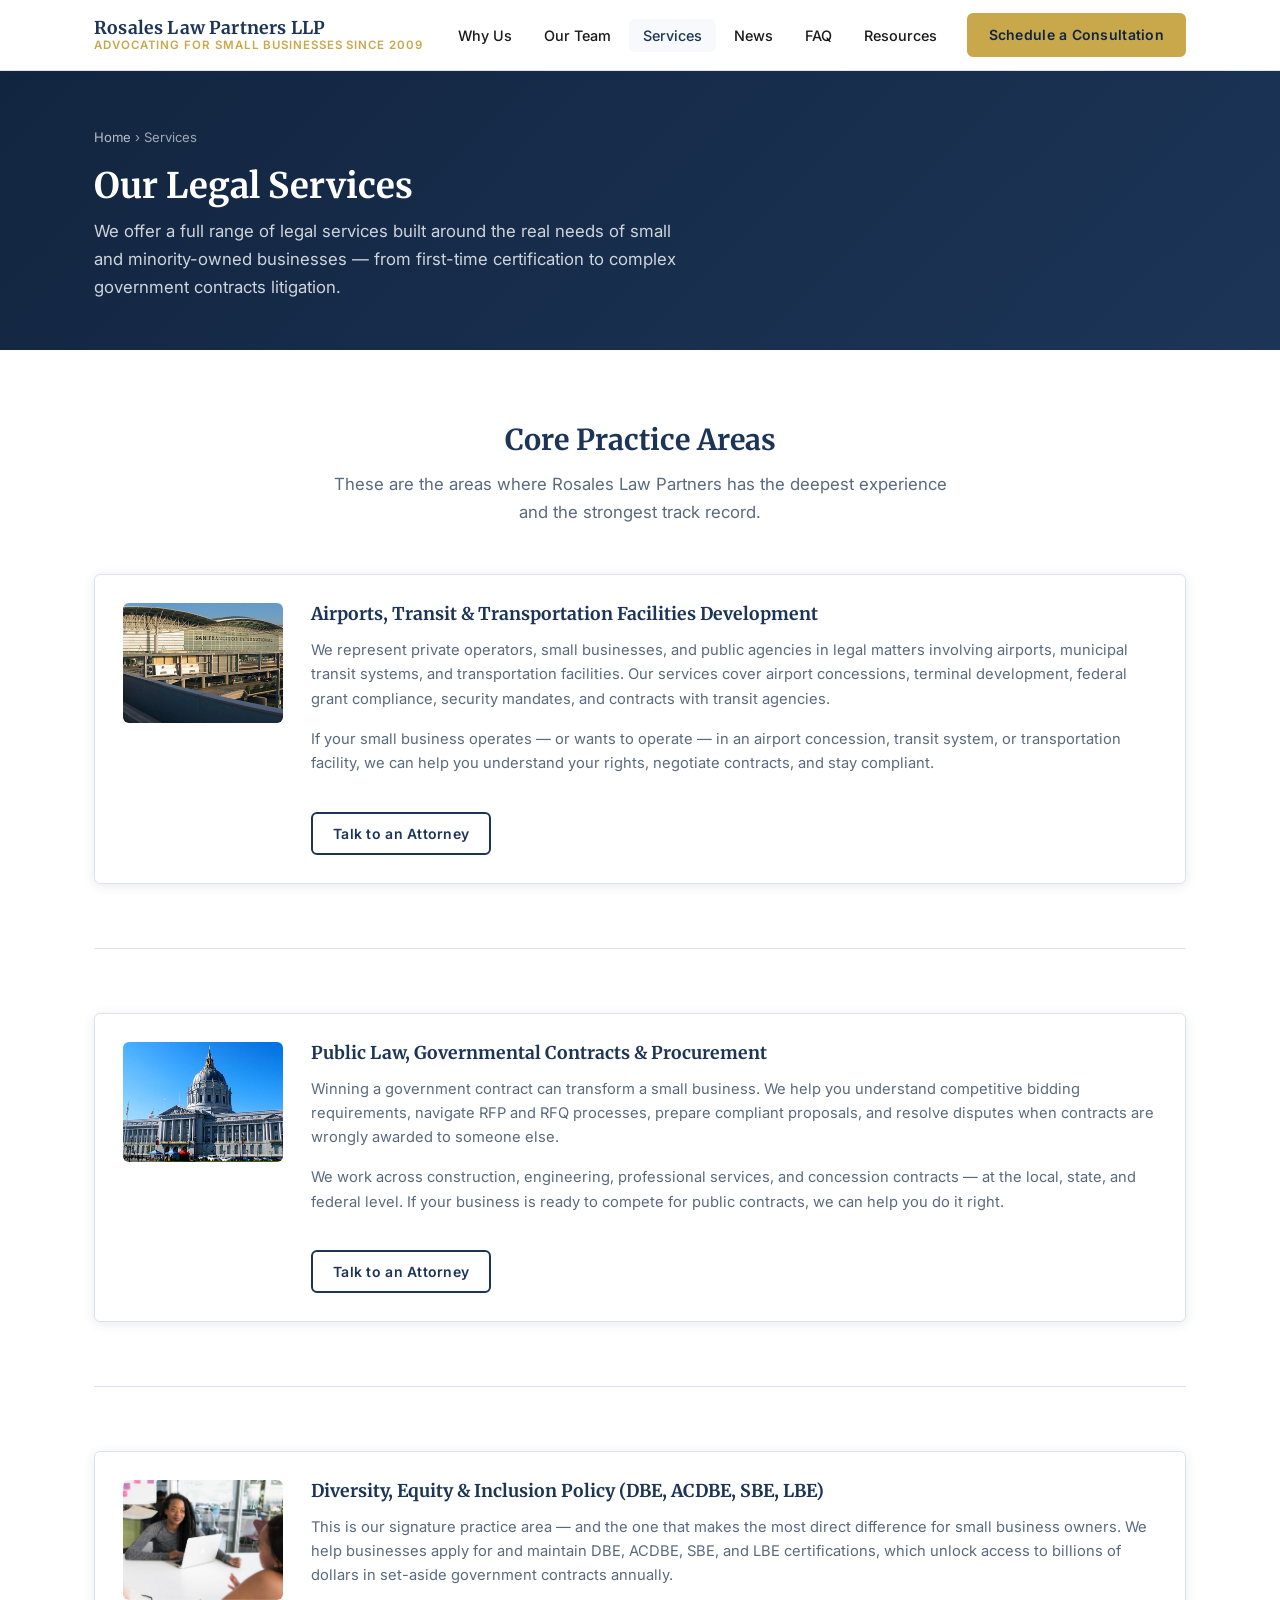
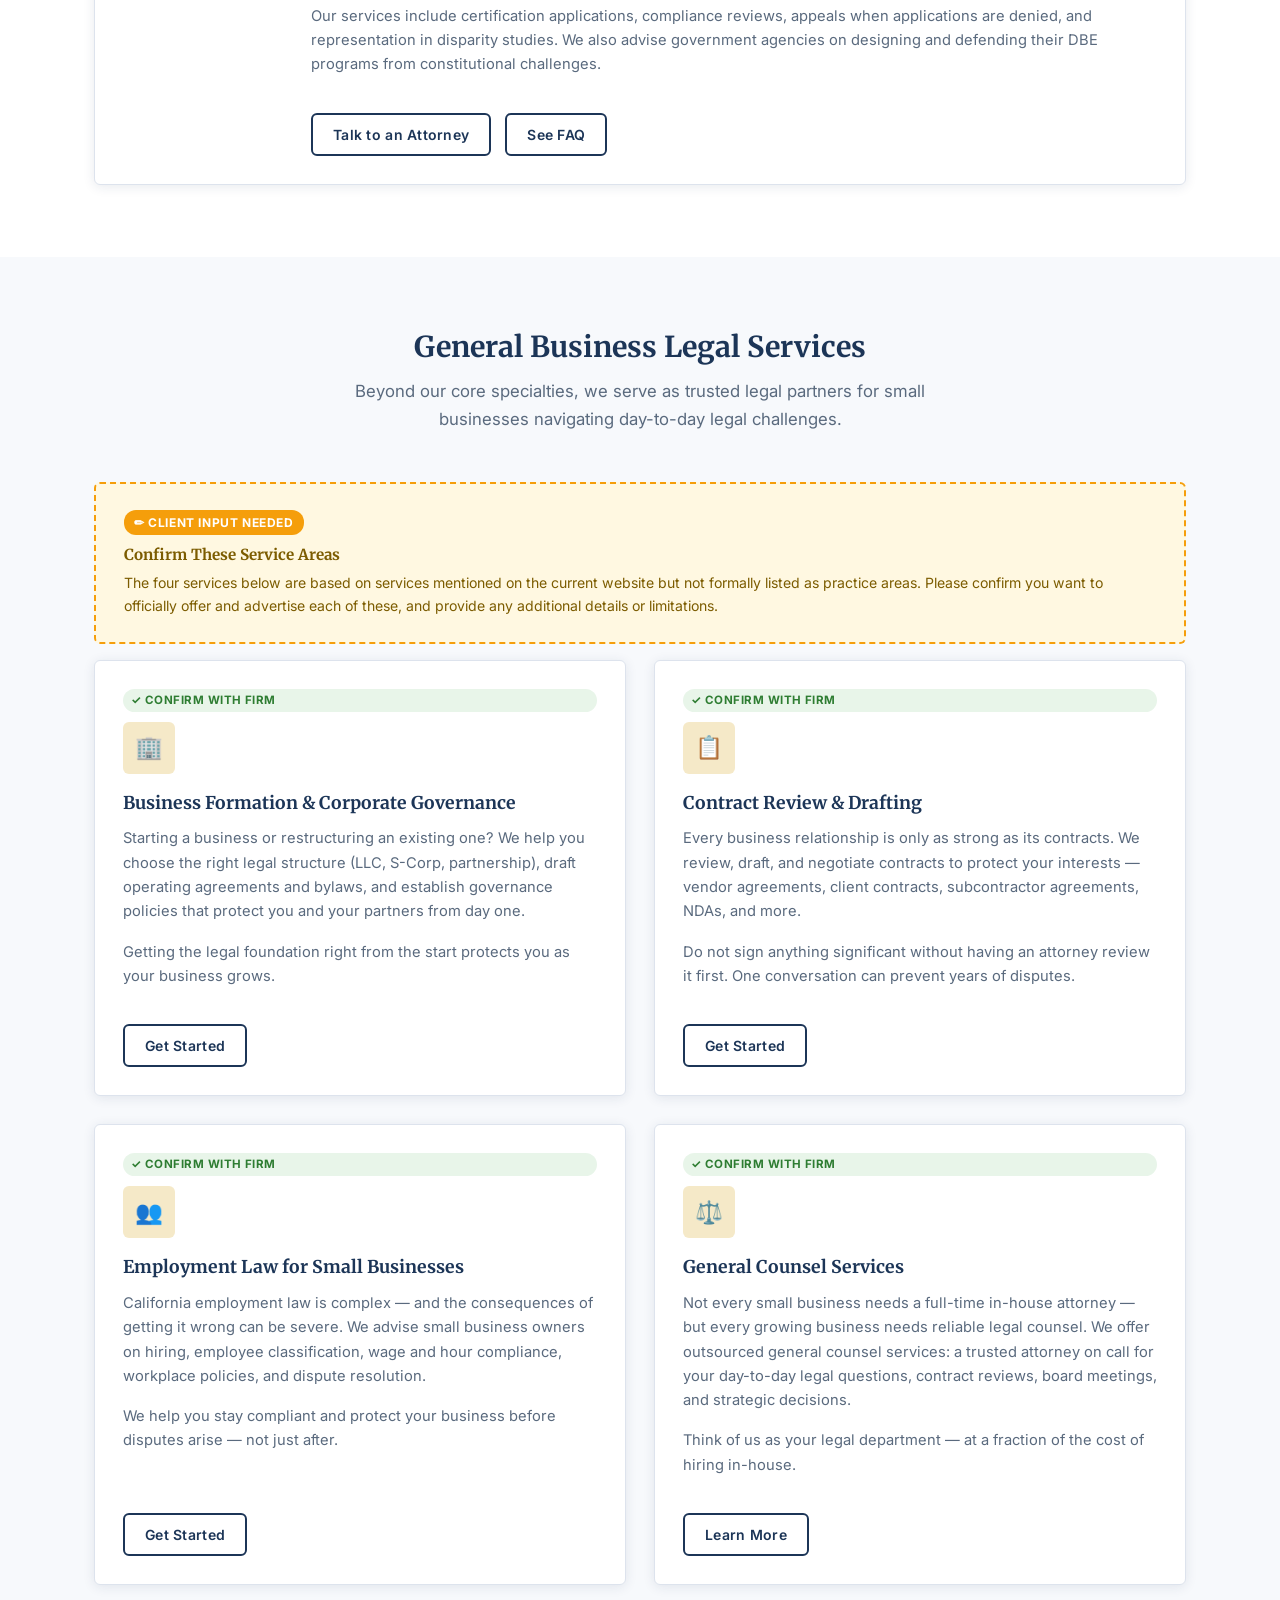
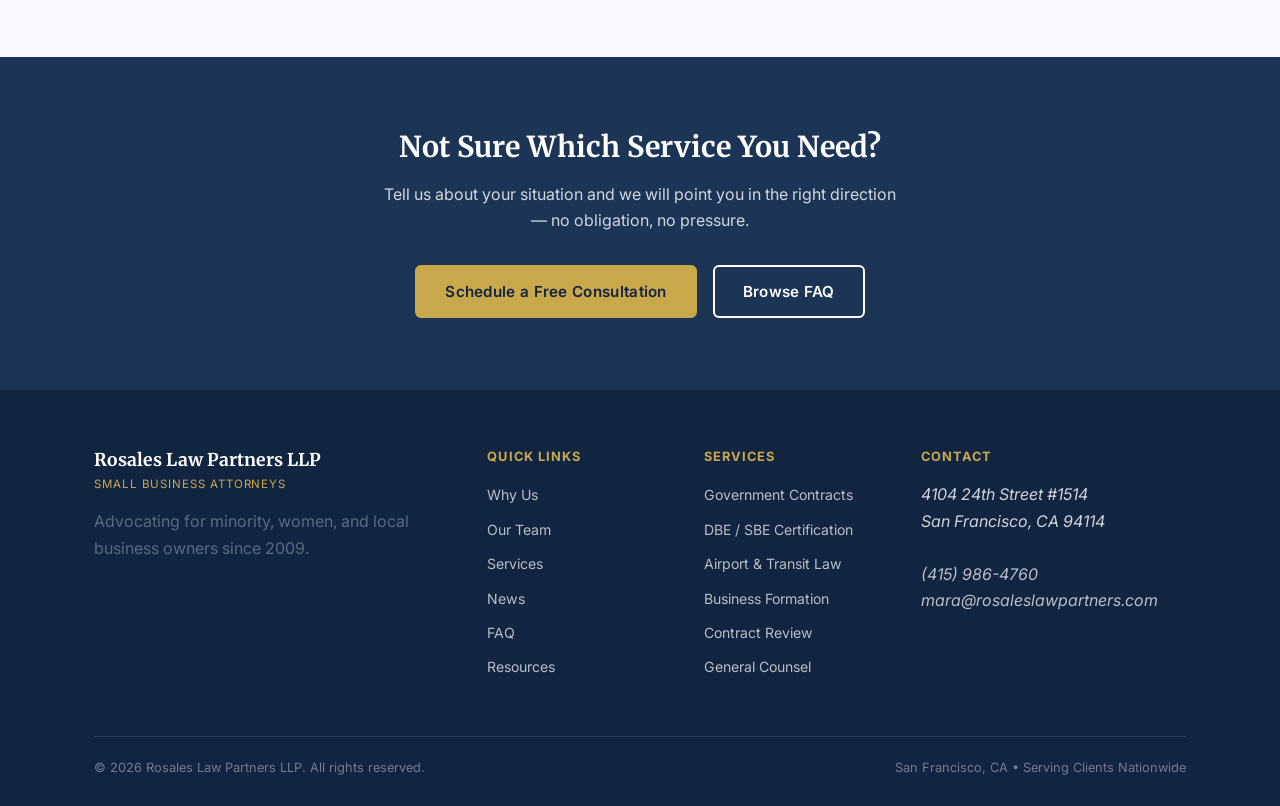
==== areas-of-practice.html @ e08cfe80 "Initial build — Rosales Law Partners website rebuild Full static site with 8 pages, 3 blog articles," ====
<!DOCTYPE html>
<html lang="en">
<head>
  <meta charset="UTF-8">
  <meta name="viewport" content="width=device-width, initial-scale=1.0">
  <title>Services &amp; Areas of Practice | Rosales Law Partners LLP</title>
  <meta name="description" content="Rosales Law Partners provides legal services for small businesses including DBE/SBE certification, government contracts, airport and transit law, business formation, contract review, employment law, and general counsel.">
  <link rel="preconnect" href="https://fonts.googleapis.com">
  <link href="https://fonts.googleapis.com/css2?family=Inter:wght@400;500;600;700&family=Merriweather:wght@400;700&display=swap" rel="stylesheet">
  <link rel="stylesheet" href="css/styles.css">
</head>
<body>

<header>
  <div class="container nav-inner">
    <a href="index.html" class="logo">
      <span class="logo-name">Rosales Law Partners LLP</span>
      <span class="logo-tag">Advocating for Small Businesses Since 2009</span>
    </a>
    <nav>
      <ul id="navMenu">
        <li><a href="whyus.html">Why Us</a></li>
        <li><a href="our-team.html">Our Team</a></li>
        <li><a href="areas-of-practice.html">Services</a></li>
        <li><a href="news.html">News</a></li>
        <li><a href="faq.html">FAQ</a></li>
        <li><a href="resources.html">Resources</a></li>
        <li><a href="contact.html" class="btn btn-primary btn-sm nav-cta">Schedule a Consultation</a></li>
      </ul>
      <div class="hamburger"><span></span><span></span><span></span></div>
    </nav>
  </div>
</header>

<section class="page-hero">
  <div class="container">
    <div class="breadcrumb"><a href="index.html">Home</a> &rsaquo; Services</div>
    <h1>Our Legal Services</h1>
    <p>We offer a full range of legal services built around the real needs of small and minority-owned businesses — from first-time certification to complex government contracts litigation.</p>
  </div>
</section>

<!-- EXISTING PRACTICE AREAS -->
<section class="section" id="core">
  <div class="container">
    <h2 class="section-title">Core Practice Areas</h2>
    <p class="section-sub">These are the areas where Rosales Law Partners has the deepest experience and the strongest track record.</p>

    <div style="display:flex; flex-direction:column; gap:32px;">

      <div class="practice-card" style="flex-direction:row; align-items:flex-start; gap:28px;" id="airports">
        <img src="images/airport.jpg" alt="Airport terminal" style="width:160px;height:120px;object-fit:cover;border-radius:var(--radius);flex-shrink:0;">
        <div>
          <h3>Airports, Transit &amp; Transportation Facilities Development</h3>
          <p>We represent private operators, small businesses, and public agencies in legal matters involving airports, municipal transit systems, and transportation facilities. Our services cover airport concessions, terminal development, federal grant compliance, security mandates, and contracts with transit agencies.</p>
          <p>If your small business operates — or wants to operate — in an airport concession, transit system, or transportation facility, we can help you understand your rights, negotiate contracts, and stay compliant.</p>
          <a href="contact.html" class="btn btn-outline-navy btn-sm mt-16">Talk to an Attorney</a>
        </div>
      </div>

      <hr class="divider">

      <div class="practice-card" style="flex-direction:row; align-items:flex-start; gap:28px;" id="procurement">
        <img src="images/cityhall.jpg" alt="San Francisco City Hall" style="width:160px;height:120px;object-fit:cover;border-radius:var(--radius);flex-shrink:0;">
        <div>
          <h3>Public Law, Governmental Contracts &amp; Procurement</h3>
          <p>Winning a government contract can transform a small business. We help you understand competitive bidding requirements, navigate RFP and RFQ processes, prepare compliant proposals, and resolve disputes when contracts are wrongly awarded to someone else.</p>
          <p>We work across construction, engineering, professional services, and concession contracts — at the local, state, and federal level. If your business is ready to compete for public contracts, we can help you do it right.</p>
          <a href="contact.html" class="btn btn-outline-navy btn-sm mt-16">Talk to an Attorney</a>
        </div>
      </div>

      <hr class="divider">

      <div class="practice-card" style="flex-direction:row; align-items:flex-start; gap:28px;" id="dei">
        <img src="images/diversity.jpg" alt="Diversity and inclusion" style="width:160px;height:120px;object-fit:cover;border-radius:var(--radius);flex-shrink:0;">
        <div>
          <h3>Diversity, Equity &amp; Inclusion Policy (DBE, ACDBE, SBE, LBE)</h3>
          <p>This is our signature practice area — and the one that makes the most direct difference for small business owners. We help businesses apply for and maintain DBE, ACDBE, SBE, and LBE certifications, which unlock access to billions of dollars in set-aside government contracts annually.</p>
          <p>Our services include certification applications, compliance reviews, appeals when applications are denied, and representation in disparity studies. We also advise government agencies on designing and defending their DBE programs from constitutional challenges.</p>
          <a href="contact.html" class="btn btn-outline-navy btn-sm mt-16">Talk to an Attorney</a>
          <a href="faq.html" class="btn btn-outline-navy btn-sm mt-16" style="margin-left:10px;">See FAQ</a>
        </div>
      </div>

    </div>
  </div>
</section>

<!-- NEW / EXPANDED PRACTICE AREAS -->
<section class="section section-light" id="general">
  <div class="container">
    <h2 class="section-title">General Business Legal Services</h2>
    <p class="section-sub">Beyond our core specialties, we serve as trusted legal partners for small businesses navigating day-to-day legal challenges.</p>

    <div class="placeholder mb-16">
      <div class="placeholder-label">✏ Client Input Needed</div>
      <h4>Confirm These Service Areas</h4>
      <p>The four services below are based on services mentioned on the current website but not formally listed as practice areas. Please confirm you want to officially offer and advertise each of these, and provide any additional details or limitations.</p>
    </div>

    <div class="grid-2" style="gap:28px;">

      <div class="practice-card">
        <div class="practice-new-tag">&#10003; Confirm with Firm</div>
        <div class="card-icon">🏢</div>
        <h3>Business Formation &amp; Corporate Governance</h3>
        <p>Starting a business or restructuring an existing one? We help you choose the right legal structure (LLC, S-Corp, partnership), draft operating agreements and bylaws, and establish governance policies that protect you and your partners from day one.</p>
        <p>Getting the legal foundation right from the start protects you as your business grows.</p>
        <a href="contact.html" class="btn btn-outline-navy btn-sm">Get Started</a>
      </div>

      <div class="practice-card">
        <div class="practice-new-tag">&#10003; Confirm with Firm</div>
        <div class="card-icon">📋</div>
        <h3>Contract Review &amp; Drafting</h3>
        <p>Every business relationship is only as strong as its contracts. We review, draft, and negotiate contracts to protect your interests — vendor agreements, client contracts, subcontractor agreements, NDAs, and more.</p>
        <p>Do not sign anything significant without having an attorney review it first. One conversation can prevent years of disputes.</p>
        <a href="contact.html" class="btn btn-outline-navy btn-sm">Get Started</a>
      </div>

      <div class="practice-card">
        <div class="practice-new-tag">&#10003; Confirm with Firm</div>
        <div class="card-icon">👥</div>
        <h3>Employment Law for Small Businesses</h3>
        <p>California employment law is complex — and the consequences of getting it wrong can be severe. We advise small business owners on hiring, employee classification, wage and hour compliance, workplace policies, and dispute resolution.</p>
        <p>We help you stay compliant and protect your business before disputes arise — not just after.</p>
        <a href="contact.html" class="btn btn-outline-navy btn-sm">Get Started</a>
      </div>

      <div class="practice-card">
        <div class="practice-new-tag">&#10003; Confirm with Firm</div>
        <div class="card-icon">⚖️</div>
        <h3>General Counsel Services</h3>
        <p>Not every small business needs a full-time in-house attorney — but every growing business needs reliable legal counsel. We offer outsourced general counsel services: a trusted attorney on call for your day-to-day legal questions, contract reviews, board meetings, and strategic decisions.</p>
        <p>Think of us as your legal department — at a fraction of the cost of hiring in-house.</p>
        <a href="contact.html" class="btn btn-outline-navy btn-sm">Learn More</a>
      </div>

    </div>
  </div>
</section>

<!-- CTA -->
<section class="section section-navy">
  <div class="container text-center">
    <h2 style="color:#fff;">Not Sure Which Service You Need?</h2>
    <p style="color:rgba(255,255,255,.8); max-width:520px; margin:14px auto 32px;">Tell us about your situation and we will point you in the right direction — no obligation, no pressure.</p>
    <a href="contact.html" class="btn btn-primary">Schedule a Free Consultation</a>
    &nbsp;&nbsp;
    <a href="faq.html" class="btn btn-outline">Browse FAQ</a>
  </div>
</section>

<footer>
  <div class="container">
    <div class="footer-grid">
      <div>
        <div class="footer-logo-name">Rosales Law Partners LLP</div>
        <div class="footer-logo-tag">Small Business Attorneys</div>
        <p>Advocating for minority, women, and local business owners since 2009.</p>
      </div>
      <div>
        <div class="footer-heading">Quick Links</div>
        <ul class="footer-links">
          <li><a href="whyus.html">Why Us</a></li>
          <li><a href="our-team.html">Our Team</a></li>
          <li><a href="areas-of-practice.html">Services</a></li>
          <li><a href="news.html">News</a></li>
          <li><a href="faq.html">FAQ</a></li>
          <li><a href="resources.html">Resources</a></li>
        </ul>
      </div>
      <div>
        <div class="footer-heading">Services</div>
        <ul class="footer-links">
          <li><a href="areas-of-practice.html#procurement">Government Contracts</a></li>
          <li><a href="areas-of-practice.html#dei">DBE / SBE Certification</a></li>
          <li><a href="areas-of-practice.html#airports">Airport &amp; Transit Law</a></li>
          <li><a href="areas-of-practice.html#general">Business Formation</a></li>
          <li><a href="areas-of-practice.html#general">Contract Review</a></li>
          <li><a href="areas-of-practice.html#general">General Counsel</a></li>
        </ul>
      </div>
      <div>
        <div class="footer-heading">Contact</div>
        <address>
          4104 24th Street #1514<br>San Francisco, CA 94114<br><br>
          <a href="tel:4159864760" style="color:rgba(255,255,255,.7)">(415) 986-4760</a><br>
          <a href="mailto:mara@rosaleslawpartners.com" style="color:rgba(255,255,255,.7)">mara@rosaleslawpartners.com</a>
        </address>
      </div>
    </div>
    <div class="footer-bottom">
      <span>&copy; 2026 Rosales Law Partners LLP. All rights reserved.</span>
      <span>San Francisco, CA &bull; Serving Clients Nationwide</span>
    </div>
  </div>
</footer>

<script src="js/main.js"></script>
</body>
</html>
---- css/styles.css ----
/* ============================================================
   Rosales Law Partners — Shared Stylesheet
   ============================================================ */

/* --- Variables -------------------------------------------- */
:root {
  --navy:        #1c3557;
  --navy-dark:   #122540;
  --navy-light:  #2e5fa3;
  --gold:        #c9a84c;
  --gold-light:  #f5e9c8;
  --white:       #ffffff;
  --light-bg:    #f7f9fc;
  --mid-bg:      #edf1f7;
  --text:        #1a1a1a;
  --text-light:  #5a6a7e;
  --border:      #dde3ed;
  --green:       #2e7d32;
  --green-bg:    #e8f5e9;
  --ph-bg:       #fff8e1;
  --ph-border:   #f59e0b;
  --ph-text:     #7c5c00;
  --radius:      6px;
  --shadow:      0 2px 12px rgba(28,53,87,.10);
  --shadow-md:   0 4px 24px rgba(28,53,87,.14);
  --transition:  0.2s ease;
}

/* --- Reset ------------------------------------------------- */
*, *::before, *::after { box-sizing: border-box; margin: 0; padding: 0; }
html { scroll-behavior: smooth; }
body {
  font-family: 'Inter', 'Segoe UI', Arial, sans-serif;
  font-size: 16px;
  line-height: 1.65;
  color: var(--text);
  background: var(--white);
}
img { max-width: 100%; display: block; }
a { color: var(--navy-light); text-decoration: none; }
a:hover { color: var(--gold); }
ul { list-style: none; }

/* --- Typography ------------------------------------------- */
h1, h2, h3, h4, h5 {
  font-family: 'Merriweather', Georgia, serif;
  color: var(--navy);
  line-height: 1.3;
}
h1 { font-size: 2.4rem; }
h2 { font-size: 1.8rem; }
h3 { font-size: 1.25rem; }
h4 { font-size: 1rem; }
p  { margin-bottom: 1rem; color: var(--text-light); }
p:last-child { margin-bottom: 0; }

/* --- Layout ----------------------------------------------- */
.container { max-width: 1140px; margin: 0 auto; padding: 0 24px; }
.section { padding: 72px 0; }
.section-sm { padding: 48px 0; }
.section-light { background: var(--light-bg); }
.section-mid { background: var(--mid-bg); }
.section-navy { background: var(--navy); }
.section-navy h2, .section-navy h3, .section-navy p { color: rgba(255,255,255,.9); }
.section-title { text-align: center; margin-bottom: 12px; }
.section-sub {
  text-align: center;
  max-width: 640px;
  margin: 0 auto 48px;
  font-size: 1.05rem;
}
.grid-2 { display: grid; grid-template-columns: 1fr 1fr; gap: 28px; }
.grid-3 { display: grid; grid-template-columns: repeat(3, 1fr); gap: 28px; }
.grid-4 { display: grid; grid-template-columns: repeat(4, 1fr); gap: 24px; }
.flex-center { display: flex; align-items: center; justify-content: center; }
.flex-between { display: flex; align-items: center; justify-content: space-between; }
.text-center { text-align: center; }

/* --- Buttons ---------------------------------------------- */
.btn {
  display: inline-block;
  padding: 12px 28px;
  border-radius: var(--radius);
  font-size: .95rem;
  font-weight: 600;
  cursor: pointer;
  transition: var(--transition);
  border: 2px solid transparent;
  letter-spacing: .02em;
}
.btn-primary {
  background: var(--gold);
  color: var(--navy-dark);
  border-color: var(--gold);
}
.btn-primary:hover {
  background: #b8932f;
  border-color: #b8932f;
  color: var(--white);
}
.btn-outline {
  background: transparent;
  color: var(--white);
  border-color: var(--white);
}
.btn-outline:hover {
  background: var(--white);
  color: var(--navy);
}
.btn-outline-navy {
  background: transparent;
  color: var(--navy);
  border-color: var(--navy);
}
.btn-outline-navy:hover {
  background: var(--navy);
  color: var(--white);
}
.btn-sm { padding: 8px 20px; font-size: .875rem; }

/* --- Header / Nav ----------------------------------------- */
header {
  position: sticky;
  top: 0;
  z-index: 100;
  background: var(--white);
  border-bottom: 1px solid var(--border);
  box-shadow: 0 2px 8px rgba(28,53,87,.07);
}
.nav-inner {
  display: flex;
  align-items: center;
  justify-content: space-between;
  height: 70px;
}
.logo {
  display: flex;
  flex-direction: column;
  line-height: 1.2;
}
.logo-name {
  font-family: 'Merriweather', Georgia, serif;
  font-size: 1.1rem;
  font-weight: 700;
  color: var(--navy);
  letter-spacing: .01em;
}
.logo-tag {
  font-size: .72rem;
  color: var(--gold);
  letter-spacing: .08em;
  text-transform: uppercase;
  font-weight: 600;
}
nav ul {
  display: flex;
  gap: 4px;
  align-items: center;
}
nav ul a {
  padding: 8px 14px;
  border-radius: var(--radius);
  font-size: .9rem;
  font-weight: 500;
  color: var(--text);
  transition: var(--transition);
}
nav ul a:hover, nav ul a.active {
  color: var(--navy);
  background: var(--light-bg);
}
.nav-cta { margin-left: 12px; }
.hamburger {
  display: none;
  flex-direction: column;
  gap: 5px;
  cursor: pointer;
  padding: 6px;
}
.hamburger span {
  display: block;
  width: 24px;
  height: 2px;
  background: var(--navy);
  border-radius: 2px;
  transition: var(--transition);
}

/* --- Hero ------------------------------------------------- */
.hero {
  background: linear-gradient(135deg, rgba(18,36,64,.82) 0%, rgba(28,53,87,.75) 60%, rgba(46,95,163,.65) 100%),
              url('../images/hero-sf.jpg') center center / cover no-repeat;
  padding: 96px 0 80px;
  color: var(--white);
  position: relative;
  overflow: hidden;
}
.hero::before {
  content: '';
  position: absolute;
  inset: 0;
}
.hero-inner { position: relative; z-index: 1; }
.hero h1 { color: var(--white); font-size: 2.8rem; margin-bottom: 20px; max-width: 760px; }
.hero-sub { font-size: 1.15rem; max-width: 580px; color: rgba(255,255,255,.85); margin-bottom: 36px; }
.hero-btns { display: flex; gap: 16px; flex-wrap: wrap; }
.hero-badge {
  display: inline-flex;
  align-items: center;
  gap: 6px;
  background: rgba(255,255,255,.12);
  border: 1px solid rgba(255,255,255,.25);
  color: rgba(255,255,255,.9);
  padding: 5px 12px;
  border-radius: 20px;
  font-size: .8rem;
  font-weight: 600;
  margin-bottom: 20px;
  letter-spacing: .04em;
  text-transform: uppercase;
}

/* --- Stats Strip ------------------------------------------ */
.stats-strip {
  background: var(--navy-dark);
  padding: 28px 0;
}
.stats-strip .grid-4 { align-items: center; }
.stat-item { text-align: center; padding: 8px; }
.stat-number { font-size: 2rem; font-weight: 700; color: var(--gold); font-family: 'Merriweather', Georgia, serif; }
.stat-label { font-size: .8rem; color: rgba(255,255,255,.7); text-transform: uppercase; letter-spacing: .06em; }

/* --- Cards ------------------------------------------------ */
.card {
  background: var(--white);
  border: 1px solid var(--border);
  border-radius: var(--radius);
  padding: 28px;
  transition: var(--transition);
  box-shadow: var(--shadow);
}
.card:hover { box-shadow: var(--shadow-md); transform: translateY(-2px); }
.card-icon {
  width: 52px;
  height: 52px;
  background: var(--gold-light);
  border-radius: var(--radius);
  display: flex;
  align-items: center;
  justify-content: center;
  margin-bottom: 18px;
  font-size: 1.4rem;
}
.card h3 { margin-bottom: 10px; }

/* --- Audience Boxes (Homepage) ---------------------------- */
.audience-box {
  background: var(--white);
  border: 2px solid var(--border);
  border-radius: var(--radius);
  padding: 32px 28px;
  text-align: center;
  transition: var(--transition);
  cursor: default;
}
.audience-box:hover { border-color: var(--gold); box-shadow: var(--shadow-md); }
.audience-icon { font-size: 2.4rem; margin-bottom: 14px; }
.audience-box h3 { margin-bottom: 10px; font-size: 1.1rem; }
.audience-box p { font-size: .92rem; }

/* --- Certifications --------------------------------------- */
.cert-badge {
  display: flex;
  flex-direction: column;
  align-items: center;
  background: var(--white);
  border: 1px solid var(--border);
  border-radius: var(--radius);
  padding: 20px 16px;
  text-align: center;
  box-shadow: var(--shadow);
}
.cert-abbr {
  font-size: 1.5rem;
  font-weight: 800;
  color: var(--navy);
  font-family: 'Merriweather', Georgia, serif;
  border-bottom: 3px solid var(--gold);
  padding-bottom: 6px;
  margin-bottom: 8px;
}
.cert-name { font-size: .78rem; color: var(--text-light); line-height: 1.4; }

/* --- Team Card -------------------------------------------- */
.team-card {
  background: var(--white);
  border: 1px solid var(--border);
  border-radius: var(--radius);
  overflow: hidden;
  box-shadow: var(--shadow);
  transition: var(--transition);
}
.team-card:hover { box-shadow: var(--shadow-md); }
.team-photo {
  height: 220px;
  background: linear-gradient(135deg, var(--navy) 0%, var(--navy-light) 100%);
  display: flex;
  align-items: center;
  justify-content: center;
  font-size: 3rem;
  color: rgba(255,255,255,.6);
  font-weight: 700;
  font-family: 'Merriweather', Georgia, serif;
  position: relative;
}
.team-photo-note {
  position: absolute;
  bottom: 8px;
  left: 0; right: 0;
  text-align: center;
  font-size: .72rem;
  color: rgba(255,255,255,.5);
}
.team-body { padding: 24px; }
.team-name { font-size: 1.15rem; margin-bottom: 4px; }
.team-title { font-size: .85rem; color: var(--gold); font-weight: 600; text-transform: uppercase; letter-spacing: .05em; margin-bottom: 14px; }
.team-body p { font-size: .92rem; margin-bottom: 12px; }
.team-meta { font-size: .85rem; color: var(--text-light); }
.team-meta span { display: block; margin-bottom: 4px; }
.team-email { font-size: .85rem; color: var(--navy-light); margin-top: 12px; display: block; }

/* --- Testimonials ----------------------------------------- */
.testimonial-card {
  background: var(--white);
  border: 1px solid var(--border);
  border-radius: var(--radius);
  padding: 28px;
  box-shadow: var(--shadow);
  position: relative;
}
.testimonial-card::before {
  content: '\201C';
  font-size: 5rem;
  color: var(--gold-light);
  font-family: Georgia, serif;
  position: absolute;
  top: -10px;
  left: 18px;
  line-height: 1;
}
.testimonial-text { font-style: italic; color: var(--text); margin-bottom: 18px; margin-top: 24px; }
.testimonial-author { font-weight: 700; color: var(--navy); font-size: .9rem; }
.testimonial-biz { font-size: .82rem; color: var(--text-light); }

/* --- Practice Area Card ----------------------------------- */
.practice-card {
  background: var(--white);
  border: 1px solid var(--border);
  border-radius: var(--radius);
  padding: 28px;
  box-shadow: var(--shadow);
  transition: var(--transition);
  display: flex;
  flex-direction: column;
}
.practice-card:hover { border-color: var(--gold); box-shadow: var(--shadow-md); }
.practice-card h3 { margin-bottom: 12px; font-size: 1.1rem; }
.practice-card p { flex: 1; font-size: .92rem; }
.practice-card .btn { margin-top: 20px; align-self: flex-start; }
.practice-new-tag {
  display: inline-block;
  background: var(--green-bg);
  color: var(--green);
  font-size: .72rem;
  font-weight: 700;
  padding: 2px 8px;
  border-radius: 12px;
  margin-bottom: 10px;
  text-transform: uppercase;
  letter-spacing: .04em;
}

/* --- News / Blog ------------------------------------------ */
.news-card {
  background: var(--white);
  border: 1px solid var(--border);
  border-radius: var(--radius);
  overflow: hidden;
  box-shadow: var(--shadow);
  transition: var(--transition);
  display: flex;
  flex-direction: column;
}
.news-card:hover { box-shadow: var(--shadow-md); transform: translateY(-2px); }
.news-img {
  height: 180px;
  background: linear-gradient(135deg, var(--navy) 0%, var(--navy-light) 100%);
  display: flex;
  align-items: center;
  justify-content: center;
  font-size: 2.5rem;
}
.news-body { padding: 22px; flex: 1; display: flex; flex-direction: column; }
.news-date { font-size: .78rem; color: var(--text-light); margin-bottom: 8px; }
.news-card h3 { font-size: 1.05rem; margin-bottom: 10px; color: var(--navy); }
.news-card p { font-size: .9rem; flex: 1; }
.news-card .btn { margin-top: 16px; align-self: flex-start; }
.news-tag {
  display: inline-block;
  background: var(--gold-light);
  color: var(--navy);
  font-size: .72rem;
  font-weight: 700;
  padding: 2px 8px;
  border-radius: 12px;
  margin-bottom: 8px;
  text-transform: uppercase;
}

/* --- Article Page ----------------------------------------- */
.article-hero {
  background: linear-gradient(135deg, var(--navy-dark), var(--navy));
  padding: 60px 0 48px;
  color: var(--white);
}
.article-hero h1 { color: var(--white); font-size: 2rem; max-width: 760px; }
.article-meta { font-size: .85rem; color: rgba(255,255,255,.7); margin-top: 12px; }
.article-body { max-width: 760px; margin: 0 auto; padding: 56px 24px; }
.article-body h2 { font-size: 1.4rem; margin: 36px 0 14px; }
.article-body h3 { font-size: 1.1rem; margin: 24px 0 10px; }
.article-body p { color: var(--text); margin-bottom: 1.2rem; }
.article-body ul { list-style: disc; padding-left: 24px; margin-bottom: 1.2rem; }
.article-body ul li { color: var(--text-light); margin-bottom: 8px; }
.article-cta-box {
  background: var(--light-bg);
  border: 1px solid var(--border);
  border-radius: var(--radius);
  padding: 28px;
  margin: 40px 0;
  text-align: center;
}
.article-cta-box h3 { margin-bottom: 10px; }

/* --- FAQ -------------------------------------------------- */
.faq-item {
  border-bottom: 1px solid var(--border);
  padding: 20px 0;
}
.faq-item:last-child { border-bottom: none; }
.faq-question {
  font-family: 'Merriweather', Georgia, serif;
  font-size: 1rem;
  color: var(--navy);
  cursor: pointer;
  display: flex;
  justify-content: space-between;
  align-items: flex-start;
  gap: 16px;
  font-weight: 700;
}
.faq-question::after {
  content: '+';
  font-size: 1.4rem;
  font-weight: 400;
  color: var(--gold);
  flex-shrink: 0;
  transition: var(--transition);
}
.faq-item.open .faq-question::after { content: '−'; }
.faq-answer {
  display: none;
  padding-top: 14px;
}
.faq-item.open .faq-answer { display: block; }
.faq-answer p { color: var(--text); font-size: .95rem; }

/* --- Contact Form ----------------------------------------- */
.contact-form { max-width: 600px; }
.form-group { margin-bottom: 20px; }
.form-group label {
  display: block;
  font-size: .88rem;
  font-weight: 600;
  color: var(--navy);
  margin-bottom: 6px;
}
.form-group input,
.form-group select,
.form-group textarea {
  width: 100%;
  padding: 10px 14px;
  border: 1px solid var(--border);
  border-radius: var(--radius);
  font-size: .95rem;
  font-family: inherit;
  color: var(--text);
  background: var(--white);
  transition: var(--transition);
}
.form-group input:focus,
.form-group select:focus,
.form-group textarea:focus {
  outline: none;
  border-color: var(--navy-light);
  box-shadow: 0 0 0 3px rgba(46,95,163,.12);
}
.form-group textarea { resize: vertical; min-height: 120px; }
.contact-info-item {
  display: flex;
  gap: 14px;
  align-items: flex-start;
  margin-bottom: 24px;
}
.contact-icon {
  width: 42px;
  height: 42px;
  background: var(--gold-light);
  border-radius: var(--radius);
  display: flex;
  align-items: center;
  justify-content: center;
  font-size: 1.1rem;
  flex-shrink: 0;
}
.contact-detail strong { display: block; font-size: .88rem; color: var(--navy); margin-bottom: 2px; }
.contact-detail a { color: var(--text-light); font-size: .95rem; }
.contact-detail a:hover { color: var(--navy); }
.map-placeholder {
  width: 100%;
  height: 280px;
  border: 1px solid var(--border);
  border-radius: var(--radius);
  overflow: hidden;
}
.map-placeholder iframe { width: 100%; height: 100%; border: none; }

/* --- Resources -------------------------------------------- */
.resource-card {
  background: var(--white);
  border: 1px solid var(--border);
  border-radius: var(--radius);
  padding: 22px 24px;
  display: flex;
  gap: 18px;
  align-items: flex-start;
  box-shadow: var(--shadow);
  transition: var(--transition);
}
.resource-card:hover { box-shadow: var(--shadow-md); border-color: var(--navy-light); }
.resource-icon { font-size: 1.8rem; flex-shrink: 0; }
.resource-body h3 { font-size: 1rem; margin-bottom: 6px; }
.resource-body p { font-size: .88rem; margin-bottom: 8px; }
.resource-link { font-size: .85rem; font-weight: 600; color: var(--navy-light); }

/* --- Page Hero (inner pages) ------------------------------ */
.page-hero {
  background: linear-gradient(135deg, var(--navy-dark) 0%, var(--navy) 100%);
  padding: 56px 0 48px;
  color: var(--white);
}
.page-hero h1 { color: var(--white); font-size: 2.2rem; margin-bottom: 10px; }
.page-hero p { color: rgba(255,255,255,.8); max-width: 600px; font-size: 1.05rem; }
.breadcrumb { font-size: .82rem; color: rgba(255,255,255,.6); margin-bottom: 14px; }
.breadcrumb a { color: rgba(255,255,255,.7); }
.breadcrumb a:hover { color: var(--gold); }

/* --- Placeholder Sections --------------------------------- */
.placeholder {
  background: var(--ph-bg);
  border: 2px dashed var(--ph-border);
  border-radius: var(--radius);
  padding: 24px 28px;
  position: relative;
}
.placeholder-label {
  display: inline-flex;
  align-items: center;
  gap: 6px;
  background: var(--ph-border);
  color: var(--white);
  font-size: .75rem;
  font-weight: 700;
  padding: 3px 10px;
  border-radius: 12px;
  text-transform: uppercase;
  letter-spacing: .05em;
  margin-bottom: 10px;
}
.placeholder h4 { color: var(--ph-text); margin-bottom: 6px; font-size: .95rem; }
.placeholder p { color: var(--ph-text); font-size: .88rem; margin: 0; }
.placeholder-card {
  background: var(--ph-bg);
  border: 2px dashed var(--ph-border);
  border-radius: var(--radius);
  padding: 32px 24px;
  text-align: center;
  display: flex;
  flex-direction: column;
  align-items: center;
  gap: 10px;
}
.placeholder-card .ph-icon { font-size: 2rem; opacity: .5; }
.placeholder-card p { color: var(--ph-text); font-size: .88rem; margin: 0; }

/* --- Callout Box ------------------------------------------ */
.callout {
  background: var(--gold-light);
  border-left: 4px solid var(--gold);
  border-radius: 0 var(--radius) var(--radius) 0;
  padding: 18px 22px;
  margin: 24px 0;
}
.callout p { color: var(--navy); font-size: .95rem; margin: 0; }

/* --- Footer ----------------------------------------------- */
footer {
  background: var(--navy-dark);
  color: rgba(255,255,255,.8);
  padding: 56px 0 28px;
}
.footer-grid { display: grid; grid-template-columns: 2fr 1fr 1fr 1.5fr; gap: 40px; margin-bottom: 48px; }
.footer-logo-name { font-family: 'Merriweather', Georgia, serif; font-size: 1.1rem; font-weight: 700; color: var(--white); }
.footer-logo-tag { font-size: .72rem; color: var(--gold); letter-spacing: .08em; text-transform: uppercase; margin-bottom: 14px; }
.footer p, .footer address { font-size: .88rem; line-height: 1.7; font-style: normal; }
.footer-heading { font-size: .8rem; font-weight: 700; text-transform: uppercase; letter-spacing: .08em; color: var(--gold); margin-bottom: 14px; }
.footer-links li { margin-bottom: 8px; }
.footer-links a { font-size: .88rem; color: rgba(255,255,255,.7); transition: var(--transition); }
.footer-links a:hover { color: var(--gold); }
.footer-bottom {
  border-top: 1px solid rgba(255,255,255,.1);
  padding-top: 20px;
  display: flex;
  justify-content: space-between;
  align-items: center;
  font-size: .8rem;
  color: rgba(255,255,255,.4);
}

/* --- Utility ---------------------------------------------- */
.text-gold { color: var(--gold); }
.text-navy { color: var(--navy); }
.text-light { color: var(--text-light); }
.mt-8  { margin-top: 8px; }
.mt-16 { margin-top: 16px; }
.mt-24 { margin-top: 24px; }
.mb-8  { margin-bottom: 8px; }
.mb-16 { margin-bottom: 16px; }
.divider { border: none; border-top: 1px solid var(--border); margin: 32px 0; }

/* --- Responsive ------------------------------------------- */
@media (max-width: 900px) {
  h1 { font-size: 1.9rem; }
  h2 { font-size: 1.5rem; }
  .hero h1 { font-size: 2rem; }
  .grid-3, .grid-4 { grid-template-columns: 1fr 1fr; }
  .footer-grid { grid-template-columns: 1fr 1fr; }
  .hero-btns { flex-direction: column; align-items: flex-start; }
}
@media (max-width: 640px) {
  .container { padding: 0 16px; }
  .section { padding: 48px 0; }
  .grid-2, .grid-3, .grid-4 { grid-template-columns: 1fr; }
  .footer-grid { grid-template-columns: 1fr; gap: 28px; }
  nav ul { display: none; }
  nav ul.open { display: flex; flex-direction: column; position: absolute; top: 70px; left: 0; right: 0; background: var(--white); border-top: 1px solid var(--border); padding: 16px; box-shadow: var(--shadow-md); }
  .hamburger { display: flex; }
  .footer-bottom { flex-direction: column; gap: 8px; text-align: center; }
  .hero h1 { font-size: 1.7rem; }
}
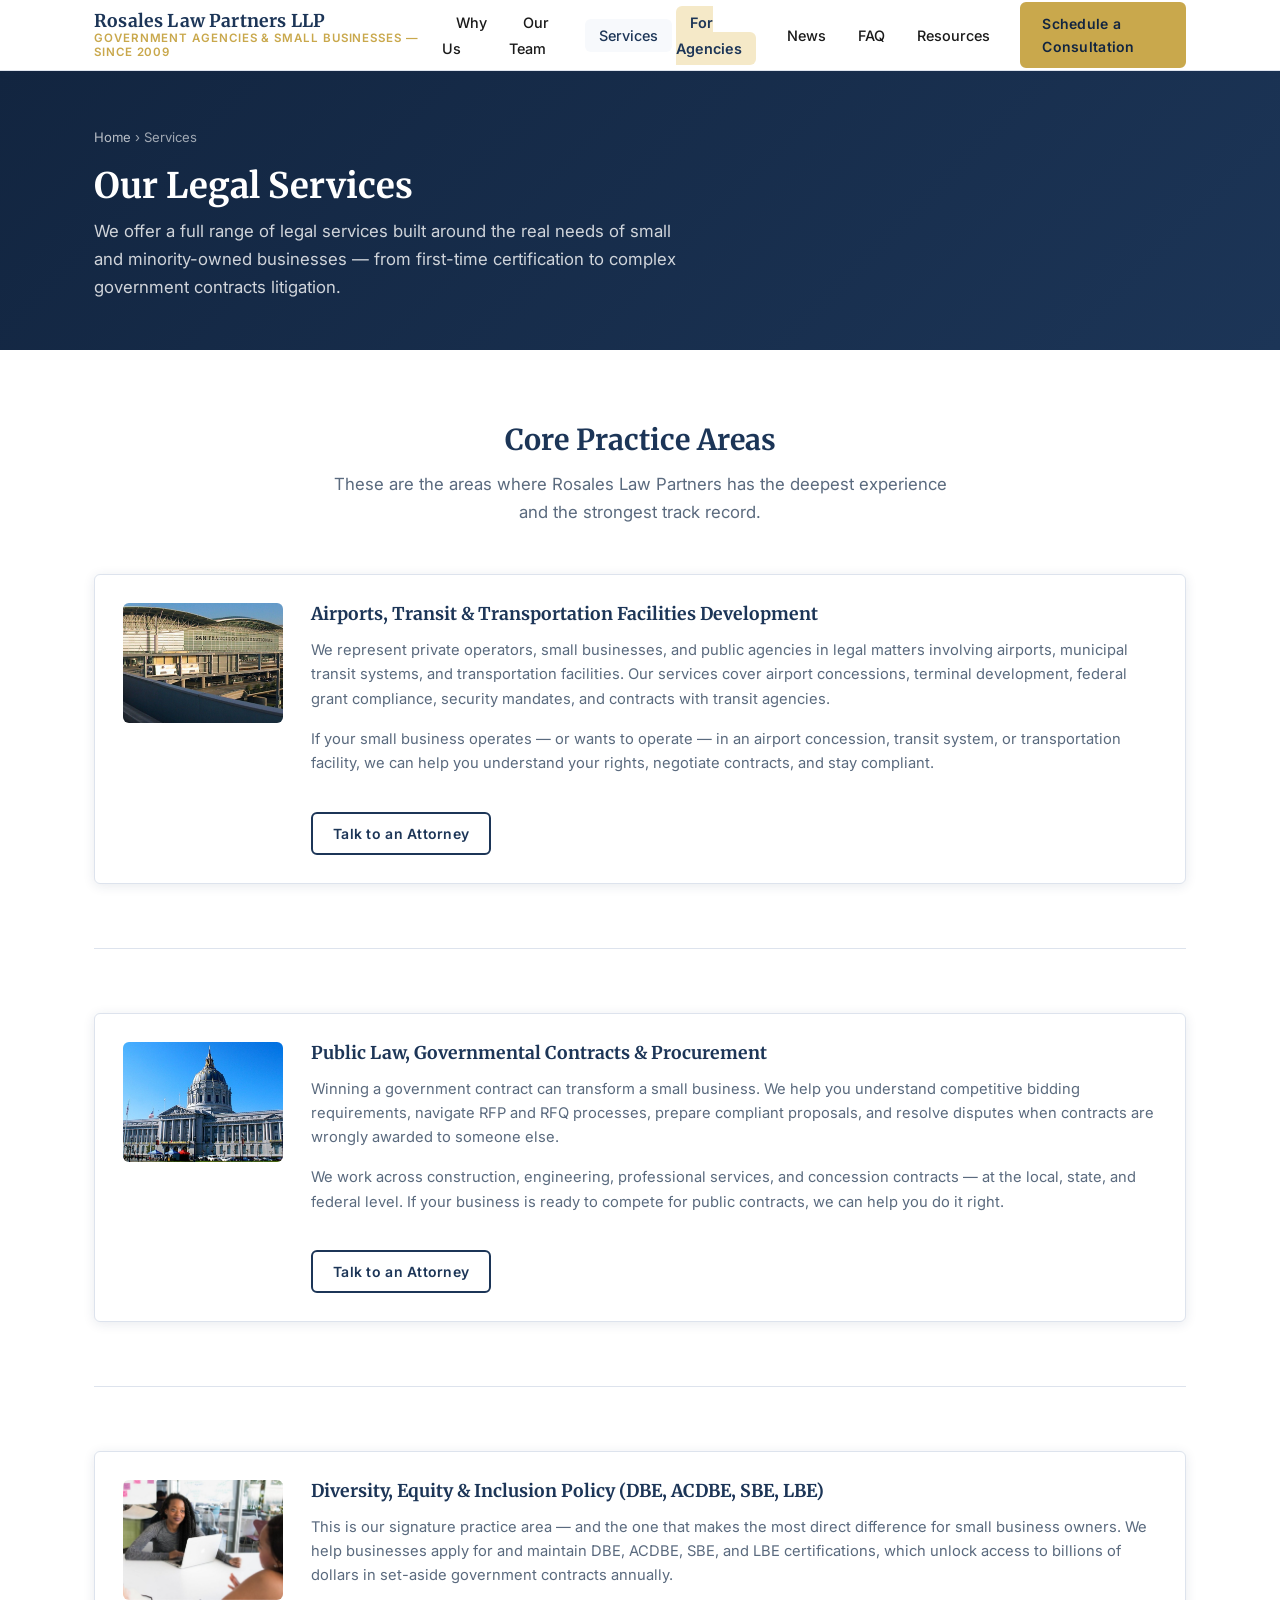
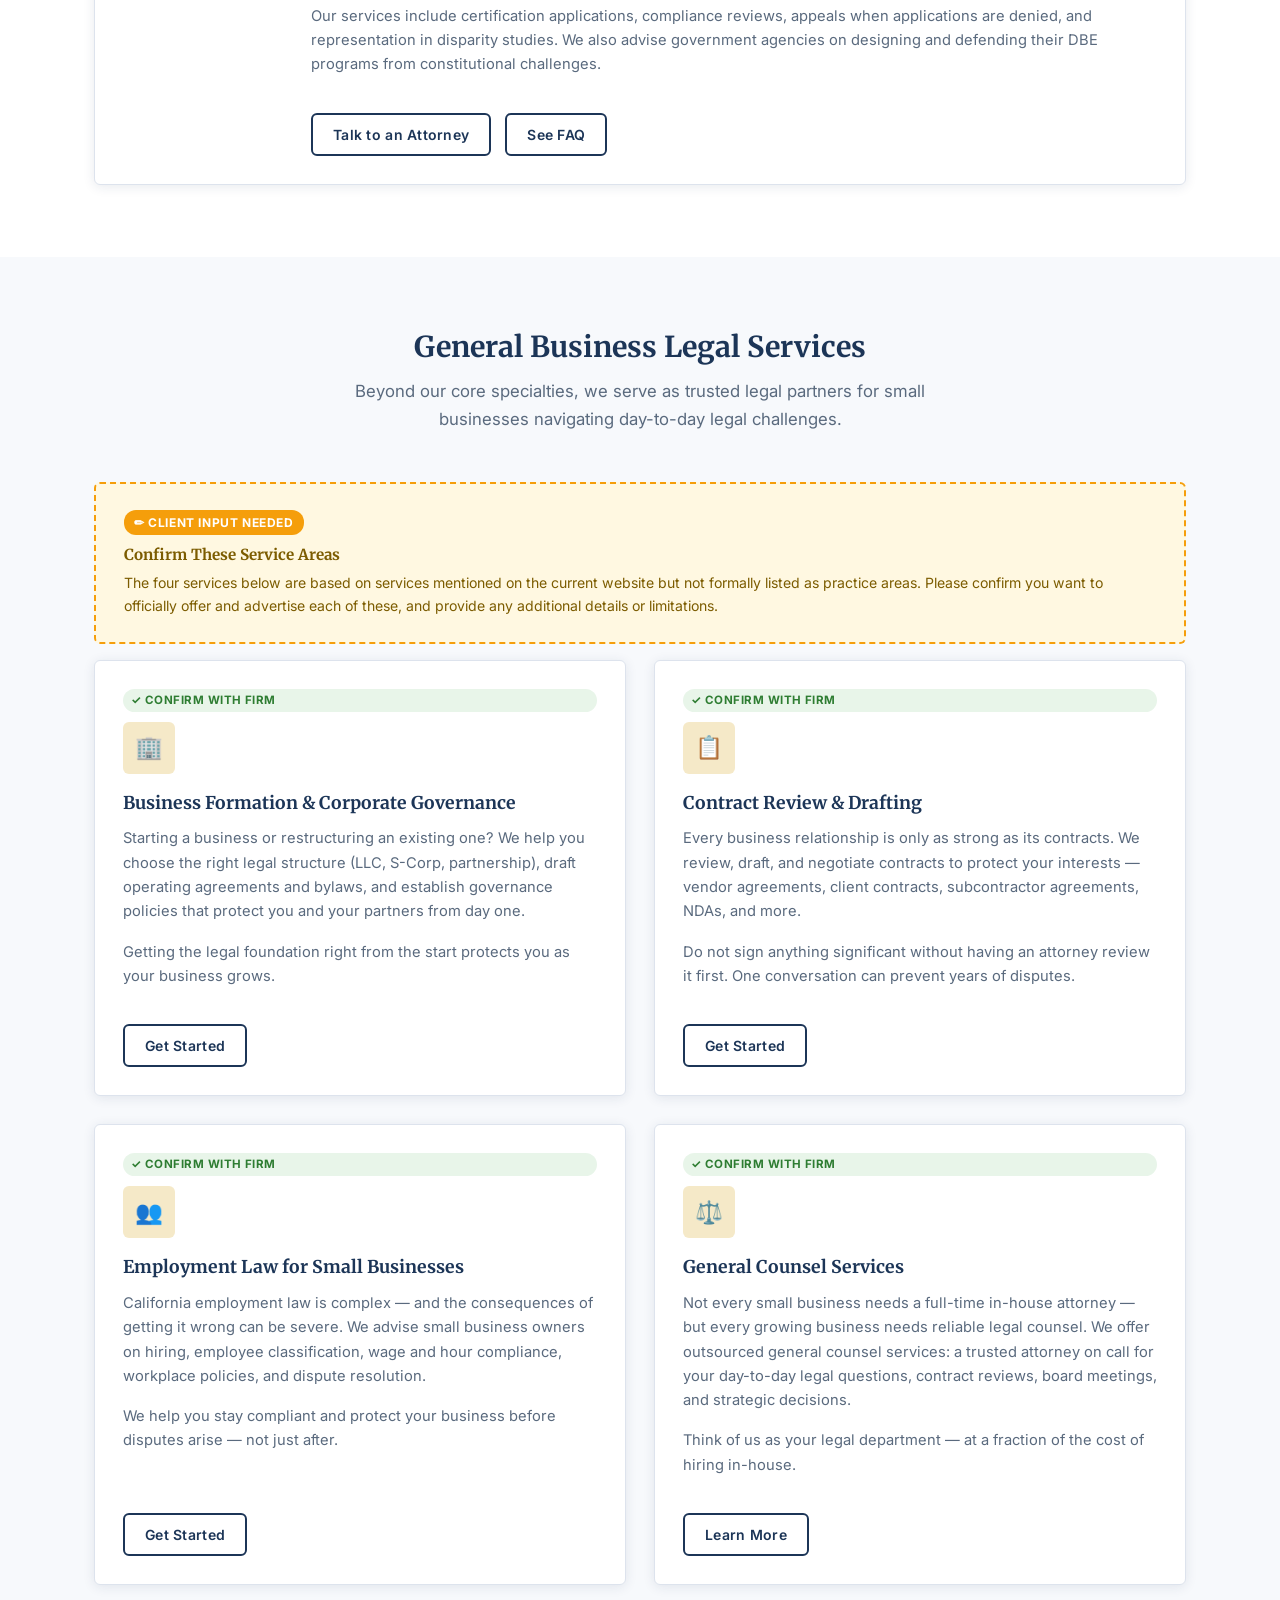
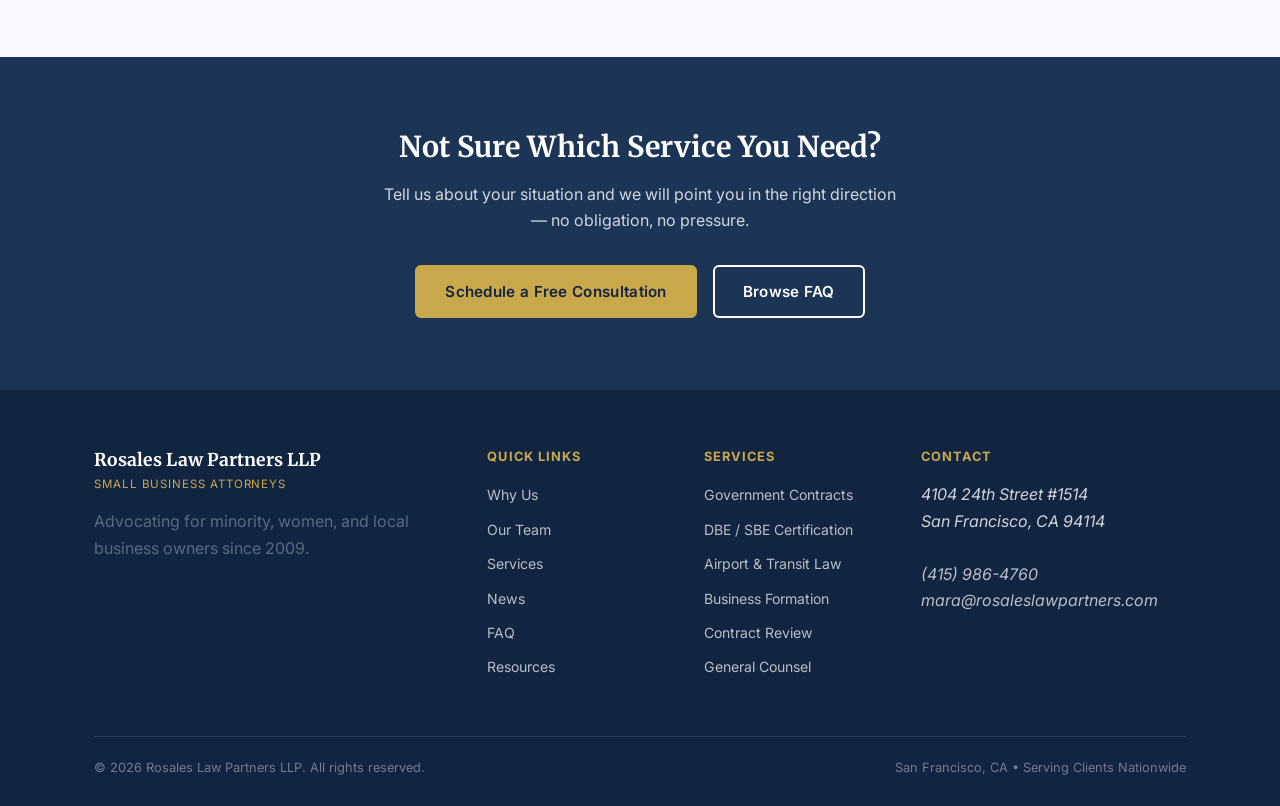
==== commit 541399ac: "Add government agency track — dual-audience messaging and dedicated page - New for-agencies.html: fu" ====
--- a/areas-of-practice.html
+++ b/areas-of-practice.html
@@ -15,13 +15,14 @@
   <div class="container nav-inner">
     <a href="index.html" class="logo">
       <span class="logo-name">Rosales Law Partners LLP</span>
-      <span class="logo-tag">Advocating for Small Businesses Since 2009</span>
+      <span class="logo-tag">Government Agencies &amp; Small Businesses &mdash; Since 2009</span>
     </a>
     <nav>
       <ul id="navMenu">
         <li><a href="whyus.html">Why Us</a></li>
         <li><a href="our-team.html">Our Team</a></li>
         <li><a href="areas-of-practice.html">Services</a></li>
+        <li><a href="for-agencies.html" class="nav-agencies-link">For Agencies</a></li>
         <li><a href="news.html">News</a></li>
         <li><a href="faq.html">FAQ</a></li>
         <li><a href="resources.html">Resources</a></li>
--- a/css/styles.css
+++ b/css/styles.css
@@ -647,6 +647,343 @@
 .mb-16 { margin-bottom: 16px; }
 .divider { border: none; border-top: 1px solid var(--border); margin: 32px 0; }
 
+/* ============================================================
+   Government Agencies — New Components
+   ============================================================ */
+
+/* --- Eyebrow Label ---------------------------------------- */
+.eyebrow-text {
+  font-size: .78rem;
+  text-transform: uppercase;
+  letter-spacing: .1em;
+  color: var(--gold);
+  font-weight: 600;
+  margin-bottom: 10px;
+  display: block;
+}
+
+/* --- Gold Outline Button (for dark/agency hero) ----------- */
+.btn-outline-gold {
+  background: transparent;
+  color: var(--white);
+  border-color: rgba(201,168,76,.7);
+}
+.btn-outline-gold:hover {
+  background: var(--gold);
+  color: var(--navy-dark);
+  border-color: var(--gold);
+}
+
+/* --- For Agencies Nav Link -------------------------------- */
+nav ul a.nav-agencies-link {
+  color: var(--navy);
+  background: var(--gold-light);
+  font-weight: 600;
+}
+nav ul a.nav-agencies-link:hover,
+nav ul a.nav-agencies-link.active {
+  background: var(--gold);
+  color: var(--navy-dark);
+}
+
+/* --- Dual Audience Split (Homepage) ----------------------- */
+.section-audience-split {
+  padding: 64px 0;
+  background: var(--mid-bg);
+}
+.audience-split-eyebrow {
+  text-align: center;
+  font-size: .78rem;
+  text-transform: uppercase;
+  letter-spacing: .1em;
+  color: var(--text-light);
+  font-weight: 600;
+  margin-bottom: 8px;
+}
+.audience-split-headline {
+  text-align: center;
+  margin-bottom: 40px;
+  color: var(--navy);
+}
+.audience-split-grid {
+  display: grid;
+  grid-template-columns: 1fr auto 1fr;
+  align-items: stretch;
+  max-width: 880px;
+  margin: 0 auto;
+}
+.audience-track {
+  background: var(--white);
+  border: 2px solid var(--border);
+  border-radius: 12px;
+  padding: 40px 36px;
+  text-decoration: none;
+  transition: border-color .25s, box-shadow .25s, transform .25s;
+  display: flex;
+  flex-direction: column;
+  align-items: flex-start;
+}
+.audience-track:hover {
+  transform: translateY(-4px);
+  box-shadow: var(--shadow-md);
+}
+.audience-track-biz:hover { border-color: var(--navy); }
+.audience-track-agency { border-color: rgba(201,168,76,.3); }
+.audience-track-agency:hover { border-color: var(--gold); box-shadow: 0 8px 32px rgba(201,168,76,.18); }
+.audience-track-icon { font-size: 2.6rem; margin-bottom: 16px; }
+.audience-track h2 { font-size: 1.35rem; margin-bottom: 12px; color: var(--navy); }
+.audience-track p { font-size: .93rem; color: var(--text-light); flex: 1; margin-bottom: 0; }
+.audience-split-or {
+  display: flex;
+  align-items: center;
+  justify-content: center;
+  padding: 0 24px;
+  font-size: .82rem;
+  font-weight: 700;
+  color: var(--text-light);
+  text-transform: uppercase;
+  letter-spacing: .08em;
+}
+
+/* --- Agency Hero ------------------------------------------ */
+.agency-hero {
+  background: linear-gradient(135deg, rgba(10,22,40,.93) 0%, rgba(28,53,87,.87) 60%, rgba(46,95,163,.70) 100%),
+              url('images/cityhall.jpg') center center / cover no-repeat;
+  padding: 100px 0 84px;
+  color: var(--white);
+  position: relative;
+}
+.agency-hero h1 {
+  color: var(--white);
+  font-size: 2.6rem;
+  margin-bottom: 20px;
+  max-width: 820px;
+  line-height: 1.25;
+}
+.agency-hero-badge {
+  display: inline-flex;
+  align-items: center;
+  gap: 6px;
+  background: rgba(201,168,76,.15);
+  border: 1px solid rgba(201,168,76,.4);
+  color: var(--gold);
+  padding: 5px 14px;
+  border-radius: 20px;
+  font-size: .78rem;
+  font-weight: 700;
+  margin-bottom: 20px;
+  letter-spacing: .06em;
+  text-transform: uppercase;
+}
+
+/* --- Agency Challenge Items ------------------------------- */
+.challenge-item {
+  display: flex;
+  gap: 16px;
+  align-items: flex-start;
+  background: var(--white);
+  border: 1px solid var(--border);
+  border-radius: var(--radius);
+  padding: 18px 20px;
+  box-shadow: var(--shadow);
+}
+.challenge-icon { font-size: 1.4rem; flex-shrink: 0; margin-top: 2px; }
+.challenge-item strong { display: block; color: var(--navy); font-size: .93rem; margin-bottom: 4px; font-weight: 600; }
+.challenge-item p { font-size: .87rem; margin: 0; }
+
+/* --- Agency Credential Blockquote ------------------------- */
+.agency-credential-box {
+  background: var(--navy);
+  border-radius: 12px;
+  padding: 40px 36px;
+  display: flex;
+  flex-direction: column;
+  align-items: center;
+  text-align: center;
+  gap: 16px;
+}
+.credential-initial {
+  width: 72px;
+  height: 72px;
+  border-radius: 50%;
+  background: linear-gradient(135deg, var(--navy-light), var(--gold));
+  display: flex;
+  align-items: center;
+  justify-content: center;
+  font-family: 'Merriweather', Georgia, serif;
+  font-size: 1.4rem;
+  font-weight: 700;
+  color: var(--white);
+  flex-shrink: 0;
+}
+.agency-quote {
+  font-style: italic;
+  color: rgba(255,255,255,.85);
+  font-size: .97rem;
+  line-height: 1.75;
+  border: none;
+  margin: 0;
+  padding: 0;
+}
+.credential-name {
+  font-family: 'Merriweather', Georgia, serif;
+  font-weight: 700;
+  color: var(--white);
+  font-size: .95rem;
+  margin-bottom: 0;
+}
+.credential-title {
+  font-size: .76rem;
+  color: var(--gold);
+  text-transform: uppercase;
+  letter-spacing: .05em;
+  font-weight: 600;
+  line-height: 1.5;
+}
+
+/* --- Agency Client Cards ---------------------------------- */
+.agency-client-card {
+  background: var(--white);
+  border: 1px solid var(--border);
+  border-radius: var(--radius);
+  padding: 28px 20px;
+  text-align: center;
+  box-shadow: var(--shadow);
+  transition: var(--transition);
+}
+.agency-client-card:hover { border-color: var(--gold); box-shadow: var(--shadow-md); }
+.agency-client-abbr {
+  display: block;
+  font-size: 1.4rem;
+  font-weight: 800;
+  color: var(--navy);
+  font-family: 'Merriweather', Georgia, serif;
+  border-bottom: 3px solid var(--gold);
+  padding-bottom: 8px;
+  margin-bottom: 10px;
+}
+.agency-client-name {
+  font-size: .88rem;
+  font-weight: 600;
+  color: var(--navy);
+  margin-bottom: 6px;
+  line-height: 1.3;
+}
+.agency-client-type { font-size: .76rem; color: var(--text-light); }
+
+/* --- Audience Popup --------------------------------------- */
+.audience-overlay {
+  position: fixed;
+  inset: 0;
+  background: rgba(10,25,47,.65);
+  backdrop-filter: blur(4px);
+  -webkit-backdrop-filter: blur(4px);
+  z-index: 900;
+  opacity: 0;
+  pointer-events: none;
+  transition: opacity .3s ease;
+}
+.audience-overlay.visible { opacity: 1; pointer-events: all; }
+.audience-popup {
+  position: fixed;
+  top: 50%;
+  left: 50%;
+  transform: translate(-50%, -50%) scale(.93);
+  background: var(--white);
+  border-radius: 14px;
+  box-shadow: 0 24px 64px rgba(0,0,0,.28);
+  padding: 48px 44px 40px;
+  max-width: 560px;
+  width: calc(100% - 40px);
+  z-index: 901;
+  opacity: 0;
+  pointer-events: none;
+  transition: opacity .3s ease, transform .3s ease;
+  text-align: center;
+}
+.audience-popup.visible {
+  opacity: 1;
+  pointer-events: all;
+  transform: translate(-50%, -50%) scale(1);
+}
+.popup-close {
+  position: absolute;
+  top: 14px;
+  right: 18px;
+  background: none;
+  border: none;
+  font-size: 1.6rem;
+  cursor: pointer;
+  color: var(--text-light);
+  padding: 4px 8px;
+  line-height: 1;
+  transition: var(--transition);
+}
+.popup-close:hover { color: var(--text); }
+.popup-eyebrow {
+  font-size: .76rem;
+  text-transform: uppercase;
+  letter-spacing: .1em;
+  color: var(--gold);
+  font-weight: 700;
+  margin-bottom: 8px;
+}
+.audience-popup h2 { font-size: 1.5rem; margin-bottom: 10px; }
+.popup-sub {
+  font-size: .92rem;
+  color: var(--text-light);
+  max-width: 400px;
+  margin: 0 auto 32px;
+}
+.popup-choices {
+  display: grid;
+  grid-template-columns: 1fr 1fr;
+  gap: 16px;
+  margin-bottom: 20px;
+}
+.popup-choice {
+  border: 2px solid var(--border);
+  border-radius: 10px;
+  padding: 24px 18px;
+  text-decoration: none;
+  transition: border-color .2s, box-shadow .2s, transform .2s;
+  display: flex;
+  flex-direction: column;
+  align-items: center;
+  cursor: pointer;
+  background: var(--white);
+}
+.popup-choice:hover {
+  border-color: var(--navy);
+  box-shadow: 0 4px 18px rgba(28,53,87,.14);
+  transform: translateY(-2px);
+}
+.popup-choice-agency:hover {
+  border-color: var(--gold);
+  box-shadow: 0 4px 18px rgba(201,168,76,.22);
+}
+.popup-choice-icon { font-size: 2rem; margin-bottom: 10px; }
+.popup-choice-title {
+  font-family: 'Merriweather', Georgia, serif;
+  font-weight: 700;
+  font-size: .9rem;
+  color: var(--navy);
+  margin-bottom: 6px;
+  line-height: 1.3;
+}
+.popup-choice-desc { font-size: .78rem; color: var(--text-light); line-height: 1.4; }
+.popup-skip {
+  background: none;
+  border: none;
+  color: var(--text-light);
+  font-size: .84rem;
+  cursor: pointer;
+  text-decoration: underline;
+  padding: 4px;
+  transition: var(--transition);
+}
+.popup-skip:hover { color: var(--text); }
+
 /* --- Responsive ------------------------------------------- */
 @media (max-width: 900px) {
   h1 { font-size: 1.9rem; }
@@ -655,6 +992,11 @@
   .grid-3, .grid-4 { grid-template-columns: 1fr 1fr; }
   .footer-grid { grid-template-columns: 1fr 1fr; }
   .hero-btns { flex-direction: column; align-items: flex-start; }
+  .audience-split-grid { grid-template-columns: 1fr; }
+  .audience-split-or { padding: 16px 0; }
+  .audience-track { align-items: flex-start; }
+  .agency-hero h1 { font-size: 2rem; }
+  .popup-choices { grid-template-columns: 1fr 1fr; }
 }
 @media (max-width: 640px) {
   .container { padding: 0 16px; }
@@ -666,4 +1008,11 @@
   .hamburger { display: flex; }
   .footer-bottom { flex-direction: column; gap: 8px; text-align: center; }
   .hero h1 { font-size: 1.7rem; }
-}
+  .agency-hero { padding: 72px 0 60px; }
+  .agency-hero h1 { font-size: 1.6rem; }
+  .agency-credential-box { padding: 28px 20px; }
+  .audience-track { padding: 28px 24px; }
+  .section-audience-split { padding: 48px 0; }
+  .audience-popup { padding: 40px 24px 32px; }
+  .popup-choices { grid-template-columns: 1fr; }
+}
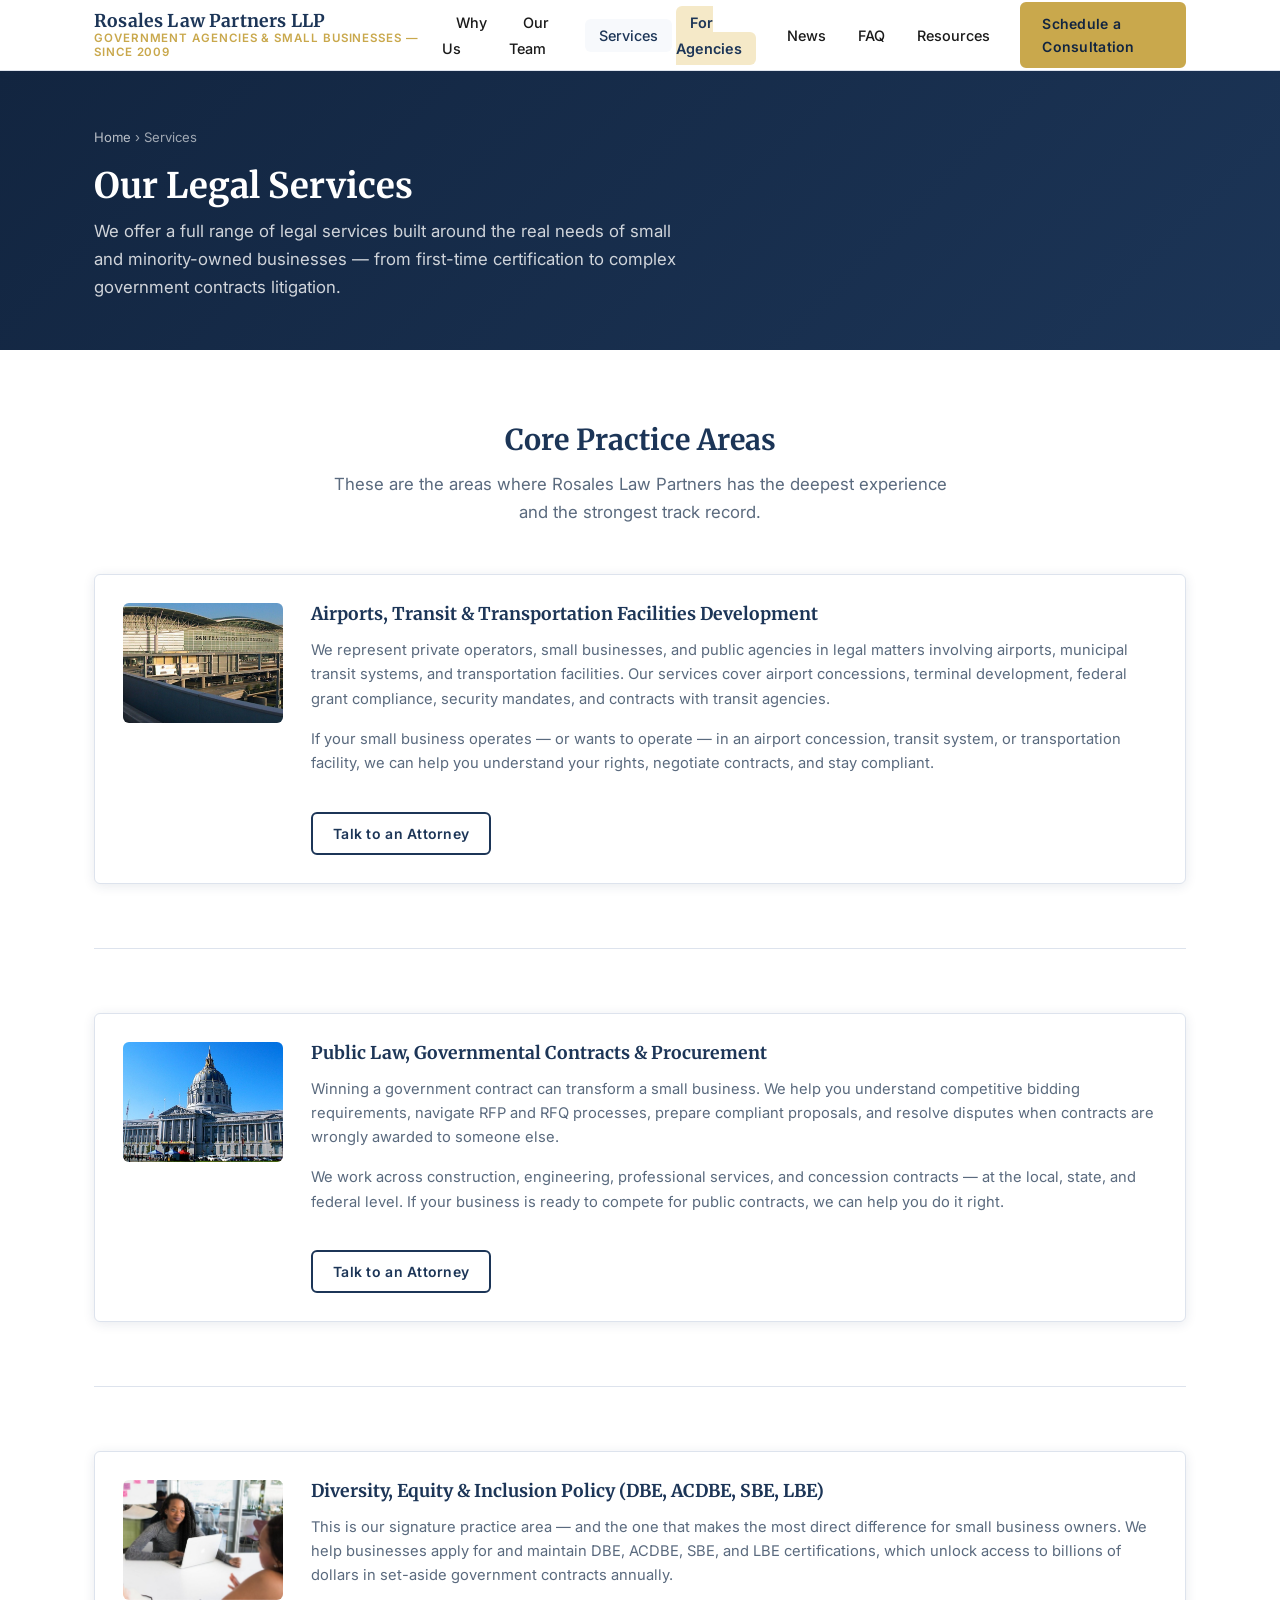
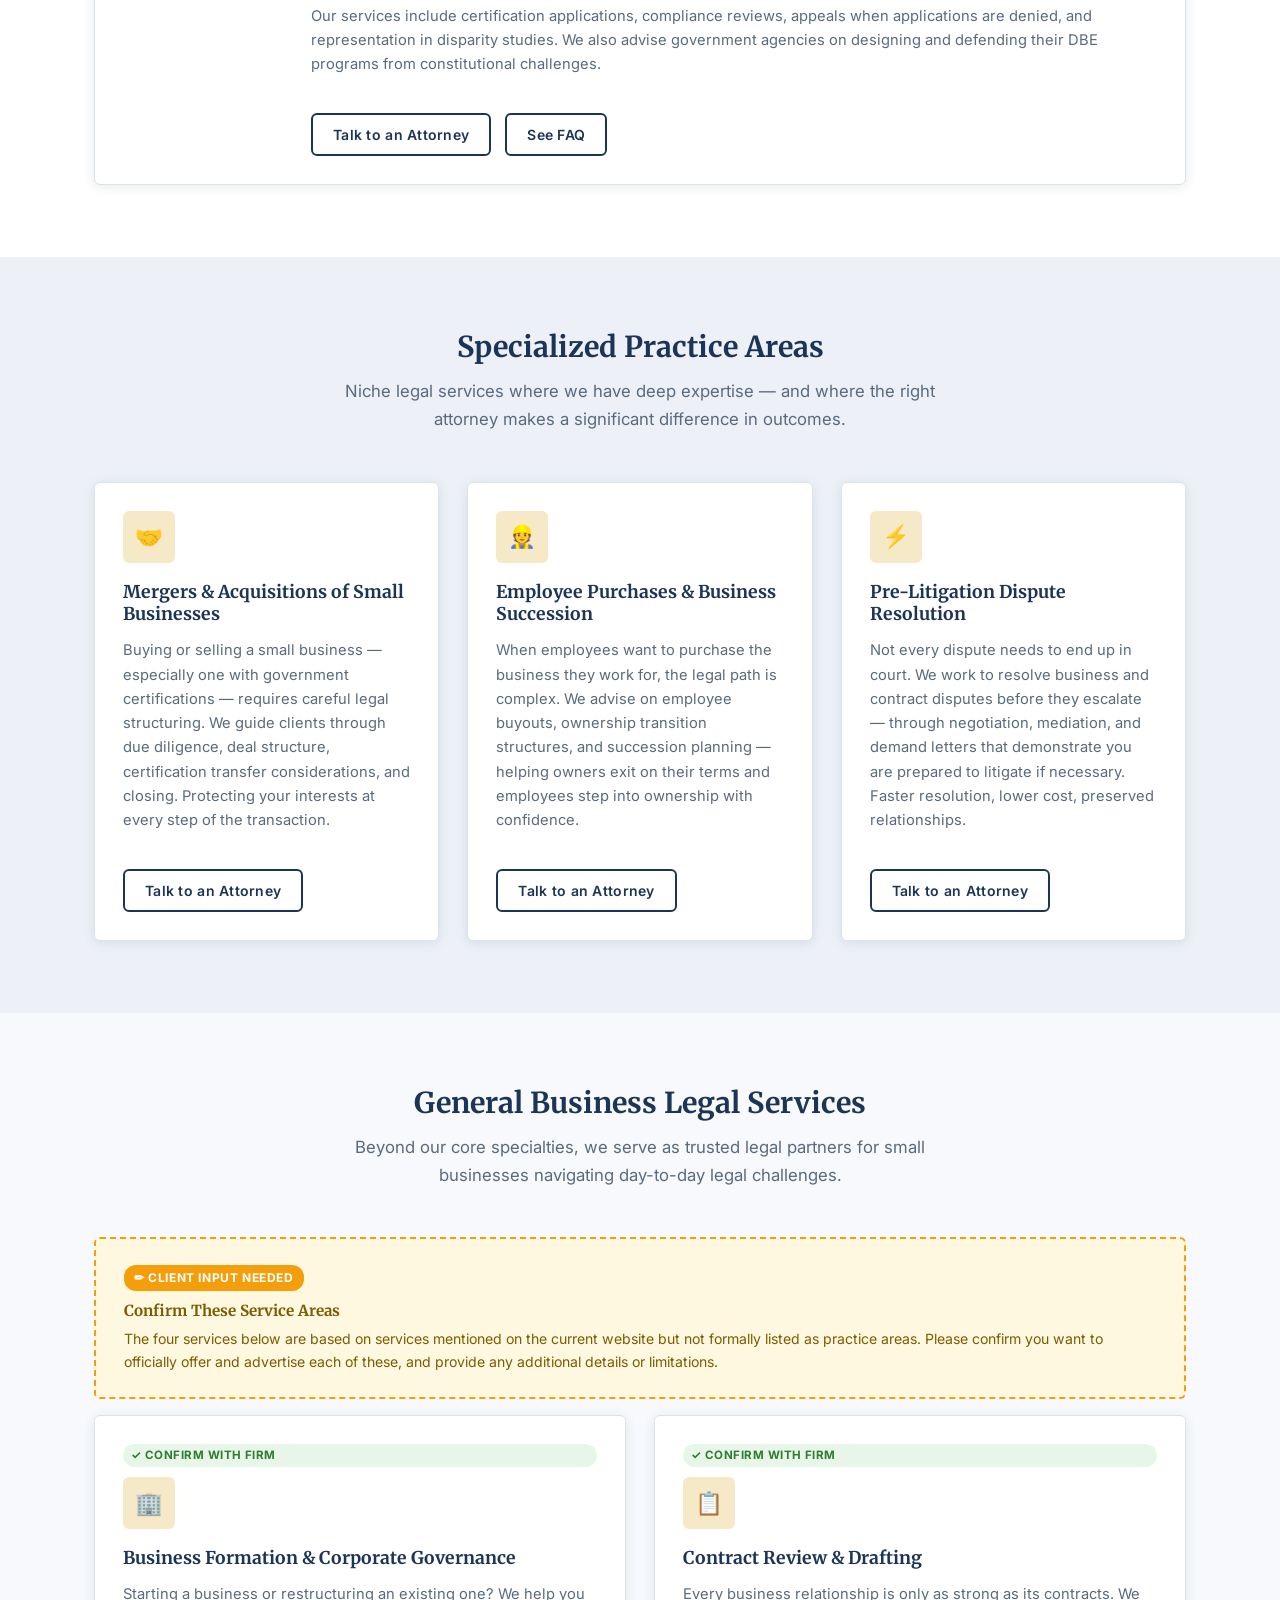
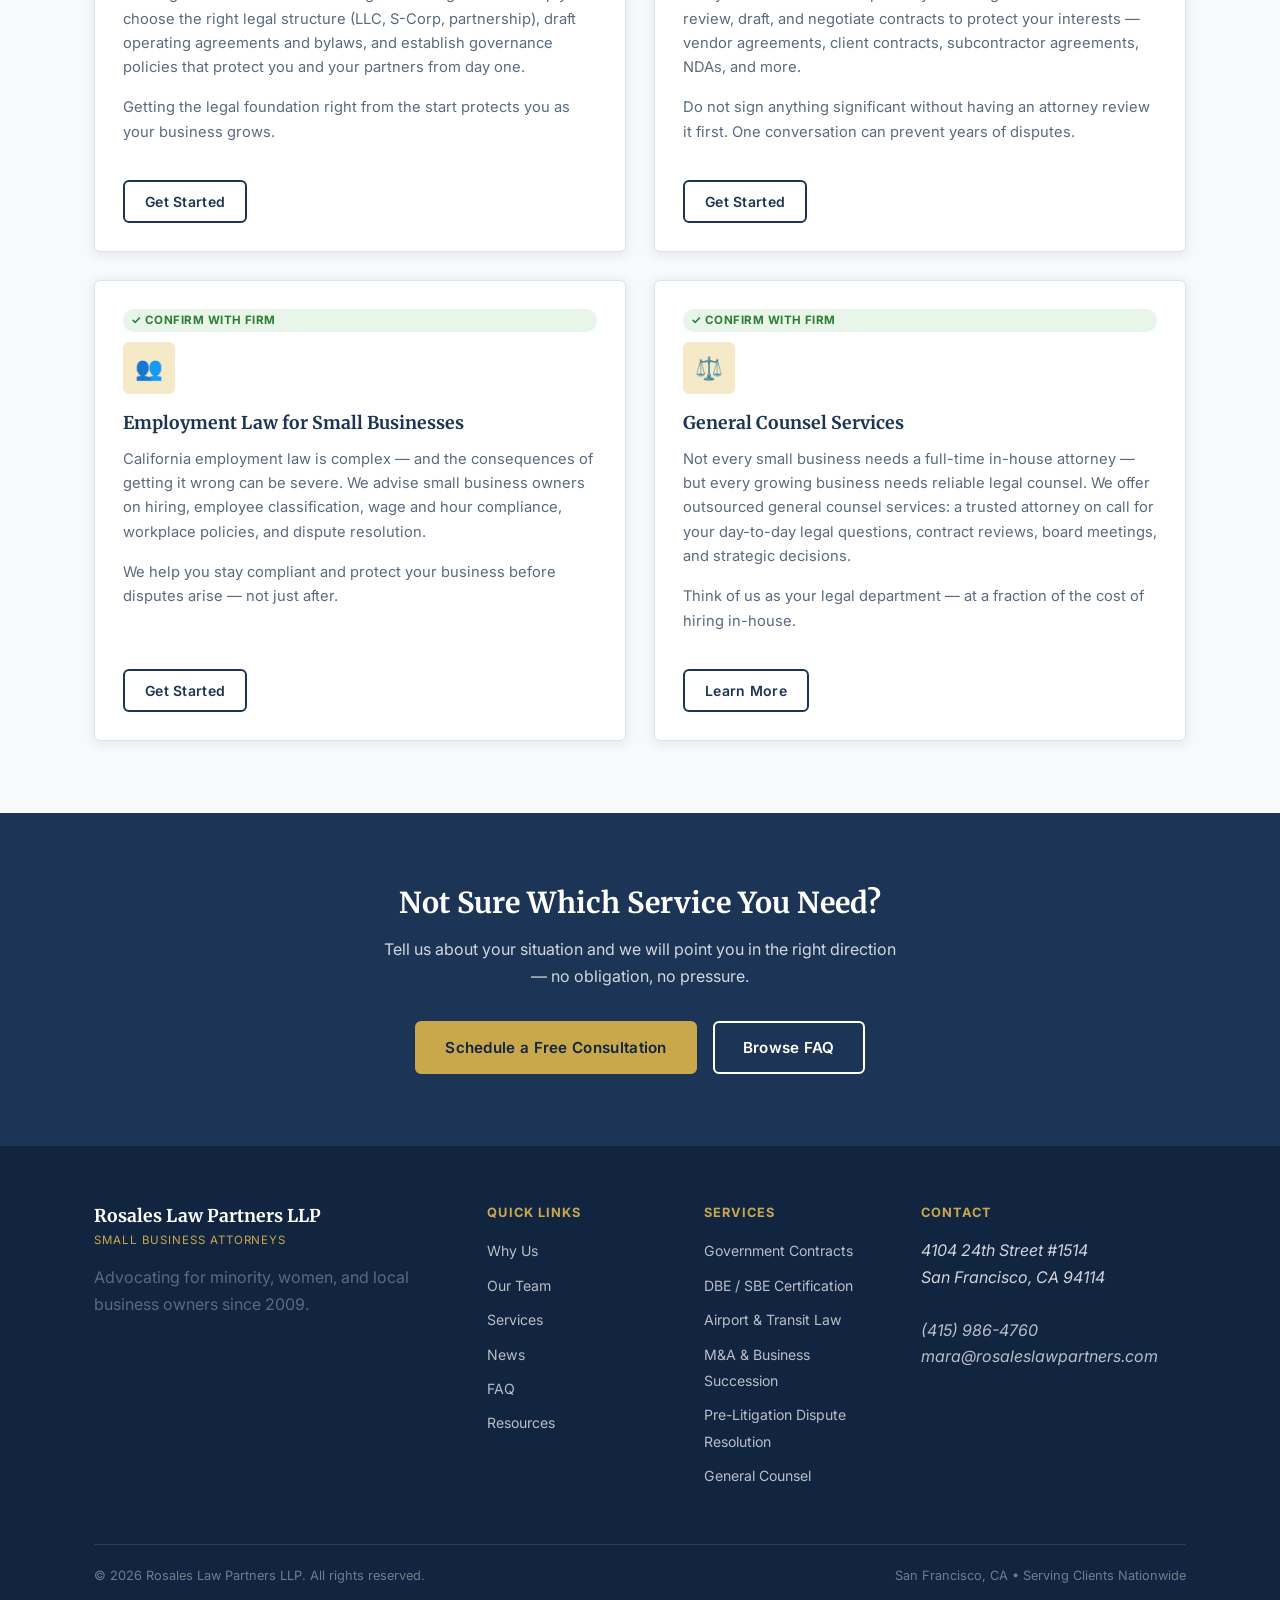
==== commit 5de3b4ba: "Add consortium track, client feedback updates, and responsive alignment fix - New page: for-consorti" ====
--- a/areas-of-practice.html
+++ b/areas-of-practice.html
@@ -88,6 +88,38 @@
   </div>
 </section>
 
+<!-- SPECIALIZED / NICHE PRACTICE AREAS -->
+<section class="section section-mid" id="specialized">
+  <div class="container">
+    <h2 class="section-title">Specialized Practice Areas</h2>
+    <p class="section-sub">Niche legal services where we have deep expertise — and where the right attorney makes a significant difference in outcomes.</p>
+    <div class="grid-3">
+
+      <div class="practice-card">
+        <div class="card-icon">🤝</div>
+        <h3>Mergers &amp; Acquisitions of Small Businesses</h3>
+        <p>Buying or selling a small business — especially one with government certifications — requires careful legal structuring. We guide clients through due diligence, deal structure, certification transfer considerations, and closing. Protecting your interests at every step of the transaction.</p>
+        <a href="contact.html" class="btn btn-outline-navy btn-sm mt-16">Talk to an Attorney</a>
+      </div>
+
+      <div class="practice-card">
+        <div class="card-icon">👷</div>
+        <h3>Employee Purchases &amp; Business Succession</h3>
+        <p>When employees want to purchase the business they work for, the legal path is complex. We advise on employee buyouts, ownership transition structures, and succession planning — helping owners exit on their terms and employees step into ownership with confidence.</p>
+        <a href="contact.html" class="btn btn-outline-navy btn-sm mt-16">Talk to an Attorney</a>
+      </div>
+
+      <div class="practice-card">
+        <div class="card-icon">⚡</div>
+        <h3>Pre-Litigation Dispute Resolution</h3>
+        <p>Not every dispute needs to end up in court. We work to resolve business and contract disputes before they escalate — through negotiation, mediation, and demand letters that demonstrate you are prepared to litigate if necessary. Faster resolution, lower cost, preserved relationships.</p>
+        <a href="contact.html" class="btn btn-outline-navy btn-sm mt-16">Talk to an Attorney</a>
+      </div>
+
+    </div>
+  </div>
+</section>
+
 <!-- NEW / EXPANDED PRACTICE AREAS -->
 <section class="section section-light" id="general">
   <div class="container">
@@ -178,8 +210,8 @@
           <li><a href="areas-of-practice.html#procurement">Government Contracts</a></li>
           <li><a href="areas-of-practice.html#dei">DBE / SBE Certification</a></li>
           <li><a href="areas-of-practice.html#airports">Airport &amp; Transit Law</a></li>
-          <li><a href="areas-of-practice.html#general">Business Formation</a></li>
-          <li><a href="areas-of-practice.html#general">Contract Review</a></li>
+          <li><a href="areas-of-practice.html#specialized">M&amp;A &amp; Business Succession</a></li>
+          <li><a href="areas-of-practice.html#specialized">Pre-Litigation Dispute Resolution</a></li>
           <li><a href="areas-of-practice.html#general">General Counsel</a></li>
         </ul>
       </div>
--- a/css/styles.css
+++ b/css/styles.css
@@ -706,13 +706,14 @@
   color: var(--navy);
 }
 .audience-split-grid {
-  display: grid;
-  grid-template-columns: 1fr auto 1fr;
+  display: flex;
   align-items: stretch;
-  max-width: 880px;
+  max-width: 1140px;
   margin: 0 auto;
 }
 .audience-track {
+  flex: 1 1 0;
+  min-width: 0;
   background: var(--white);
   border: 2px solid var(--border);
   border-radius: 12px;
@@ -730,14 +731,15 @@
 .audience-track-biz:hover { border-color: var(--navy); }
 .audience-track-agency { border-color: rgba(201,168,76,.3); }
 .audience-track-agency:hover { border-color: var(--gold); box-shadow: 0 8px 32px rgba(201,168,76,.18); }
+.audience-track-consortium:hover { border-color: var(--navy-light); box-shadow: 0 8px 32px rgba(46,95,163,.18); }
 .audience-track-icon { font-size: 2.6rem; margin-bottom: 16px; }
 .audience-track h2 { font-size: 1.35rem; margin-bottom: 12px; color: var(--navy); }
 .audience-track p { font-size: .93rem; color: var(--text-light); flex: 1; margin-bottom: 0; }
 .audience-split-or {
+  flex: 0 0 68px;
   display: flex;
   align-items: center;
   justify-content: center;
-  padding: 0 24px;
   font-size: .82rem;
   font-weight: 700;
   color: var(--text-light);
@@ -893,7 +895,7 @@
   border-radius: 14px;
   box-shadow: 0 24px 64px rgba(0,0,0,.28);
   padding: 48px 44px 40px;
-  max-width: 560px;
+  max-width: 780px;
   width: calc(100% - 40px);
   z-index: 901;
   opacity: 0;
@@ -937,8 +939,8 @@
 }
 .popup-choices {
   display: grid;
-  grid-template-columns: 1fr 1fr;
-  gap: 16px;
+  grid-template-columns: 1fr 1fr 1fr;
+  gap: 14px;
   margin-bottom: 20px;
 }
 .popup-choice {
@@ -985,6 +987,11 @@
 .popup-skip:hover { color: var(--text); }
 
 /* --- Responsive ------------------------------------------- */
+@media (max-width: 1060px) {
+  .audience-split-grid { flex-direction: column; }
+  .audience-split-or { flex: 0 0 auto; padding: 8px 0; justify-content: center; }
+  .audience-track { flex: none; }
+}
 @media (max-width: 900px) {
   h1 { font-size: 1.9rem; }
   h2 { font-size: 1.5rem; }
@@ -992,11 +999,8 @@
   .grid-3, .grid-4 { grid-template-columns: 1fr 1fr; }
   .footer-grid { grid-template-columns: 1fr 1fr; }
   .hero-btns { flex-direction: column; align-items: flex-start; }
-  .audience-split-grid { grid-template-columns: 1fr; }
-  .audience-split-or { padding: 16px 0; }
-  .audience-track { align-items: flex-start; }
   .agency-hero h1 { font-size: 2rem; }
-  .popup-choices { grid-template-columns: 1fr 1fr; }
+  .popup-choices { grid-template-columns: 1fr 1fr 1fr; }
 }
 @media (max-width: 640px) {
   .container { padding: 0 16px; }
